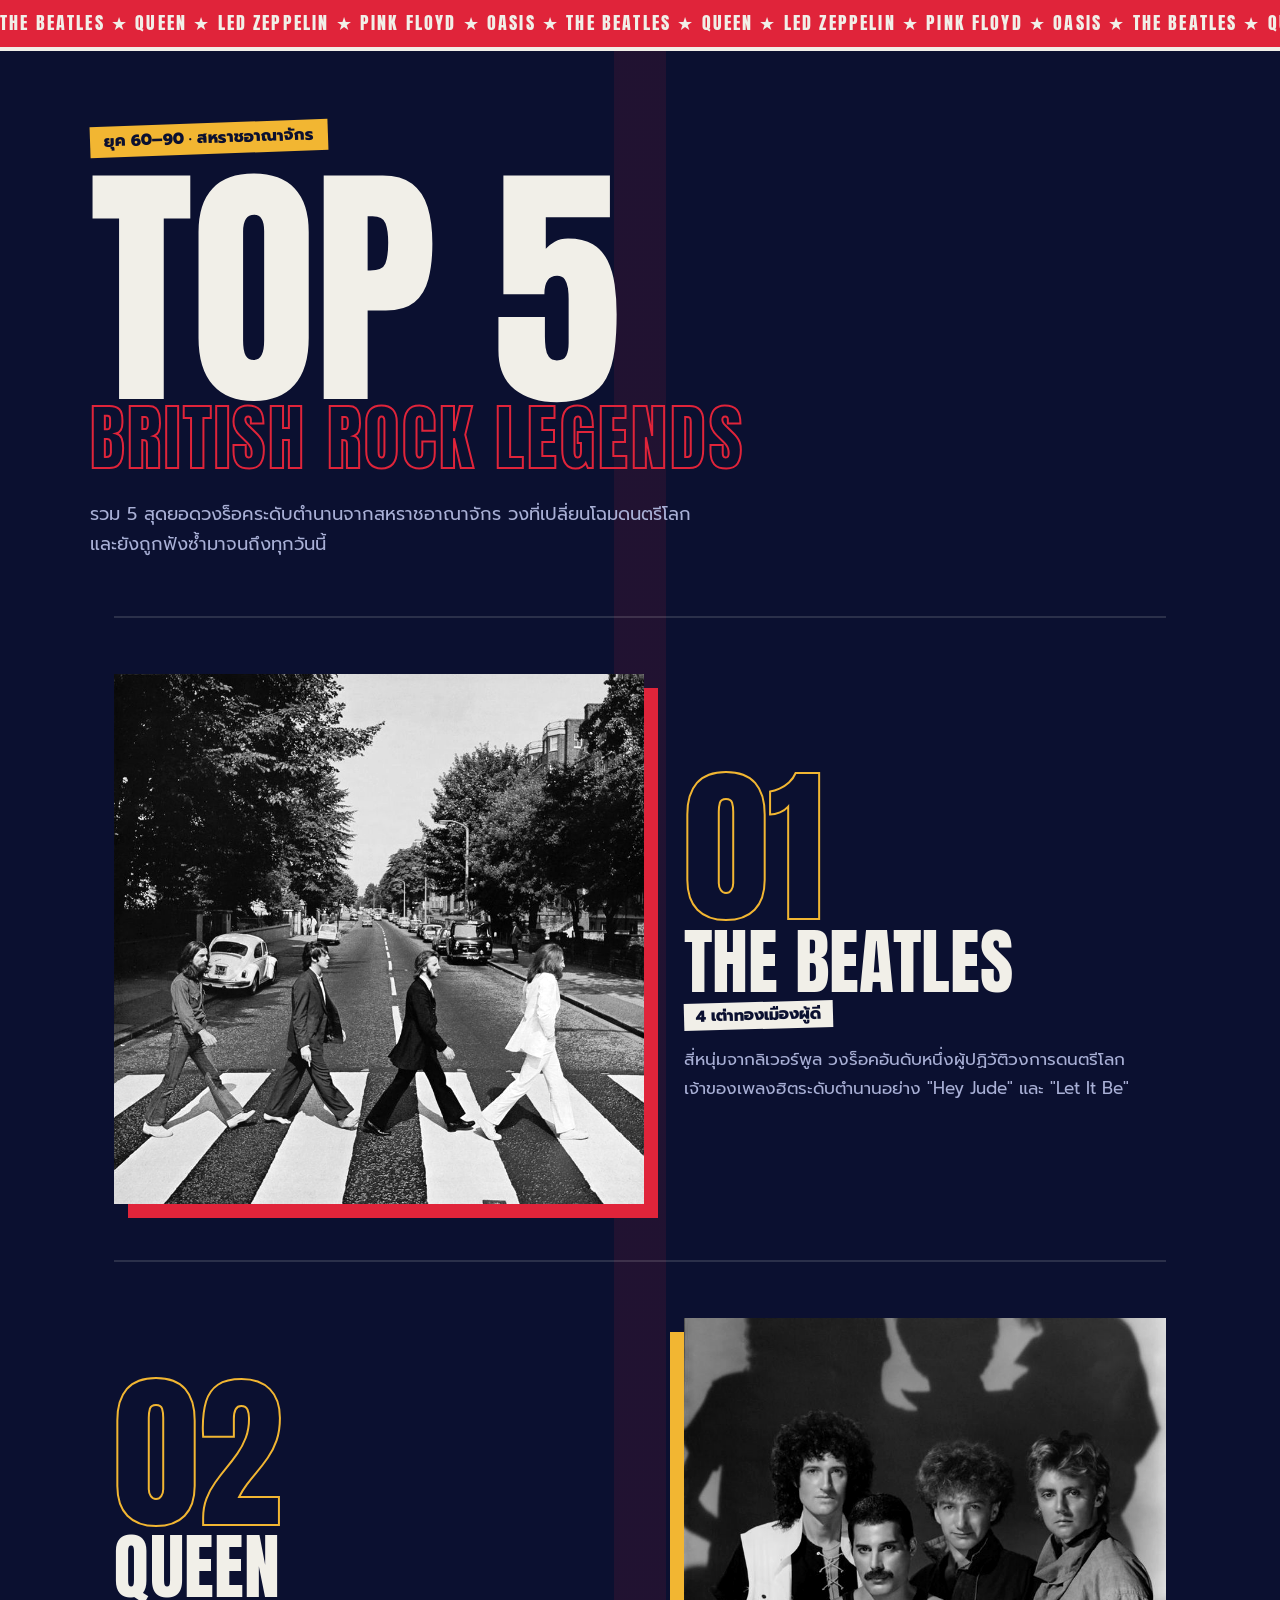
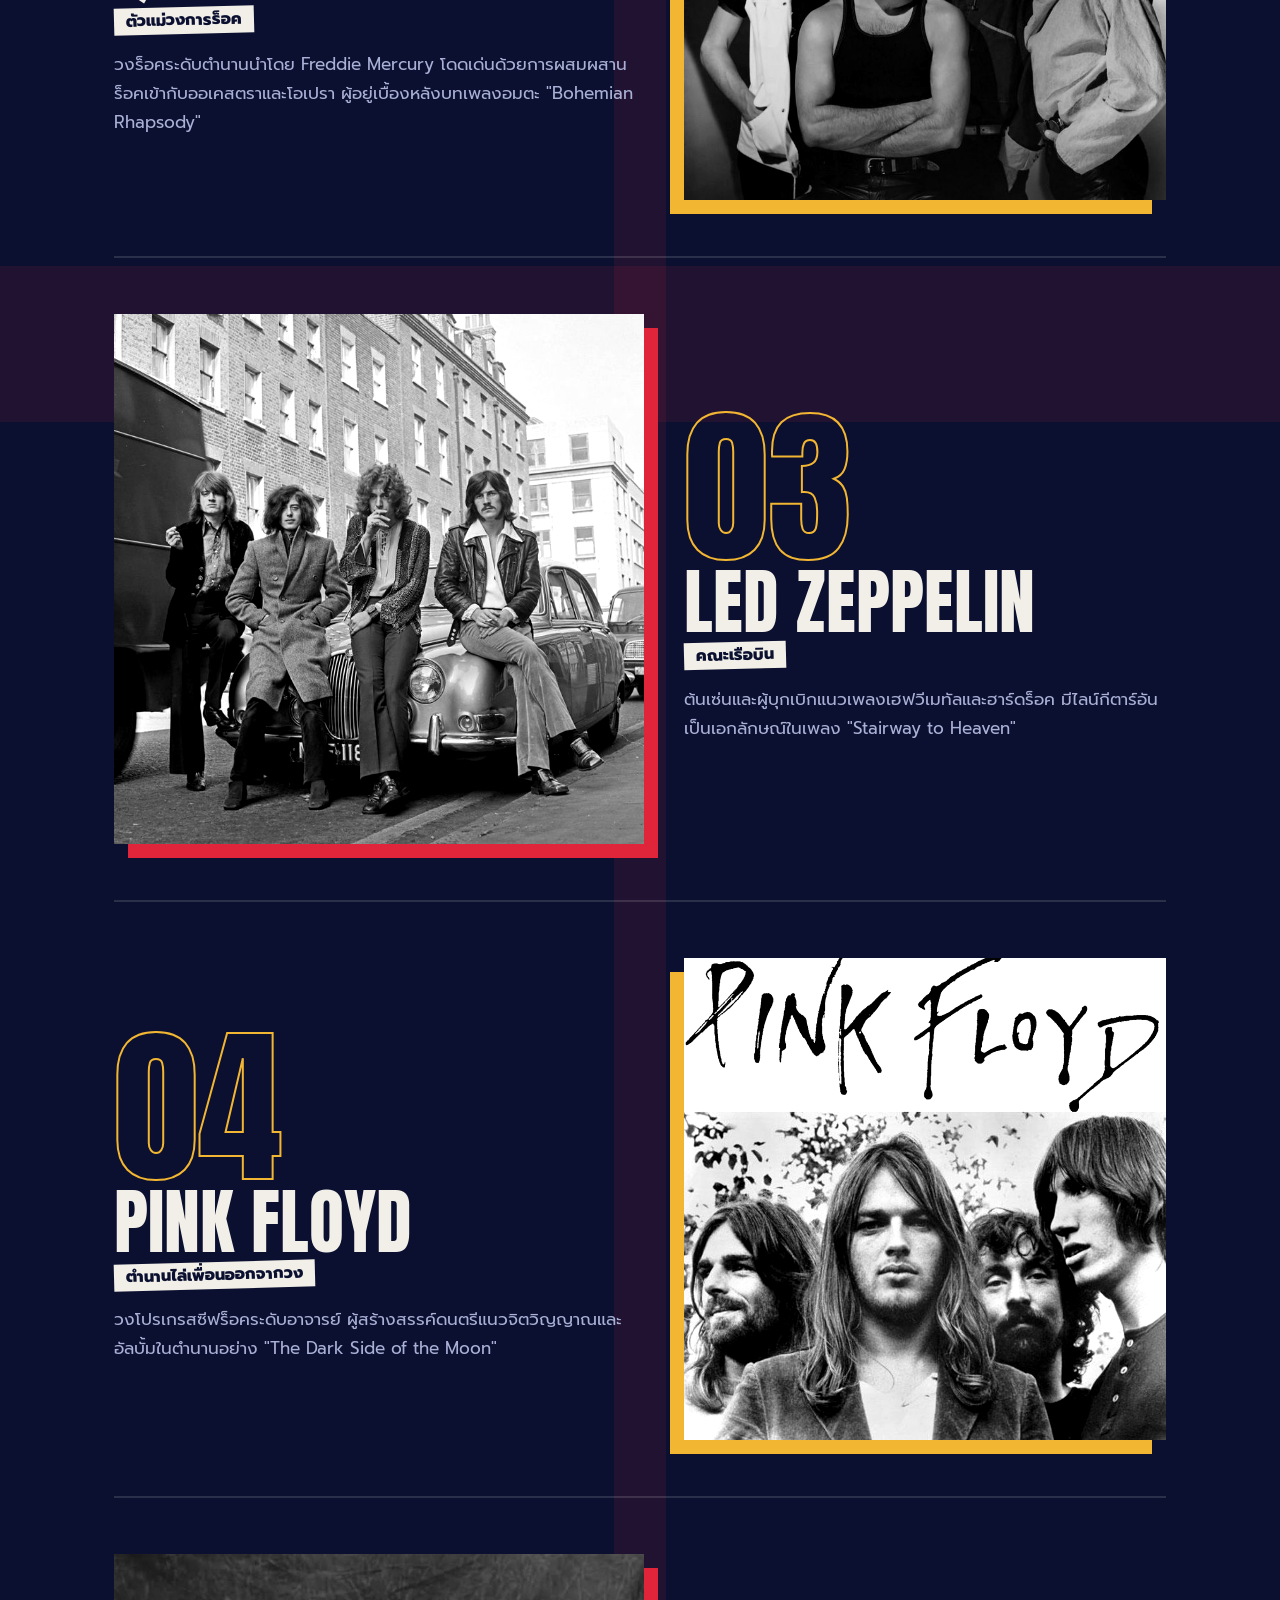
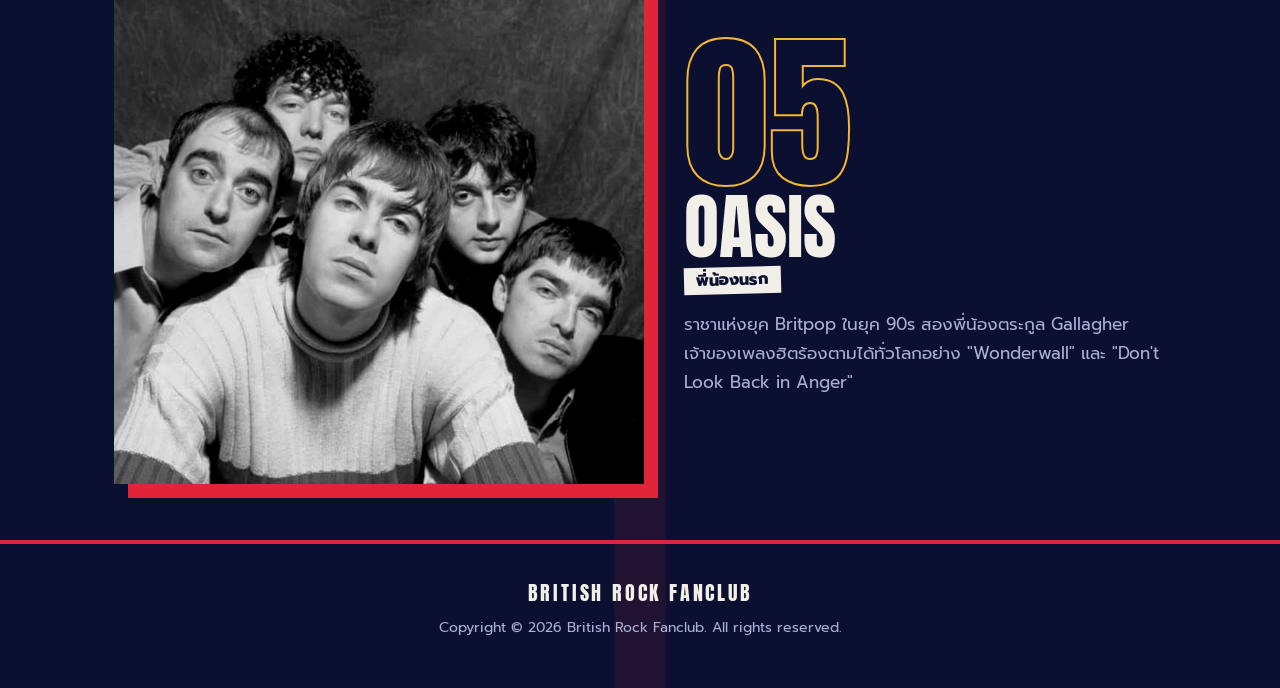
==== index.html @ 27142072 "Rename week3.html to index.html" ====
<!DOCTYPE html>
<html lang="th">
<head>
<meta charset="UTF-8">
<meta name="viewport" content="width=device-width, initial-scale=1.0">
<title>Top 5 วงร็อคอังกฤษ</title>
<link rel="preconnect" href="https://fonts.googleapis.com">
<link rel="preconnect" href="https://fonts.gstatic.com" crossorigin>
<link href="https://fonts.googleapis.com/css2?family=Anton&family=Prompt:wght@400;600;800&display=swap" rel="stylesheet">
<style>
:root{
  --navy:#0b1030; --navy2:#141b4d; --red:#e0243a; --bone:#f1efe8; --gold:#f2b632; --mute:#a9b0d6;
  --display:"Anton","Prompt",Impact,sans-serif; --body:"Prompt","Noto Sans Thai",system-ui,sans-serif;
}
*{box-sizing:border-box;margin:0}
html{scroll-behavior:smooth}
body{
  background:var(--navy); color:var(--bone); font-family:var(--body); line-height:1.7;
  background-image:
    linear-gradient(90deg,transparent 48%,rgba(224,36,58,.10) 48%,rgba(224,36,58,.10) 52%,transparent 52%),
    linear-gradient(0deg,transparent 48%,rgba(224,36,58,.10) 48%,rgba(224,36,58,.10) 52%,transparent 52%);
  background-size:100% 100%;
}
.wrap{max-width:1100px;margin:0 auto;padding:0 24px}

/* ticker */
.ticker{background:var(--red);color:var(--bone);overflow:hidden;white-space:nowrap;border-bottom:4px solid var(--bone)}
.ticker div{display:inline-block;padding:8px 0;font-family:var(--display);letter-spacing:.12em;font-size:18px;animation:tick 28s linear infinite}
@keyframes tick{to{transform:translateX(-50%)}}

/* hero */
.hero{padding:72px 0 56px}
.hero .kicker{display:inline-block;background:var(--gold);color:var(--navy);font-weight:800;padding:2px 14px;transform:rotate(-2deg);margin-bottom:18px}
.hero h1{font-family:var(--display);font-weight:400;line-height:.9;text-transform:uppercase}
.hero h1 .big{display:block;font-size:clamp(96px,22vw,260px);color:var(--bone);letter-spacing:-.01em}
.hero h1 .sub{display:block;font-size:clamp(28px,6.4vw,72px);color:transparent;-webkit-text-stroke:2px var(--red);letter-spacing:.04em}
.hero p{max-width:620px;margin-top:28px;color:var(--mute);font-size:18px}

/* band rows */
.band{display:grid;grid-template-columns:1.1fr 1fr;gap:40px;align-items:center;padding:56px 0;border-top:2px solid rgba(241,239,232,.14)}
.band:nth-of-type(even) .pic{order:2}
.pic{position:relative}
.pic::before{content:"";position:absolute;inset:14px -14px -14px 14px;background:var(--red);z-index:0;transition:transform .3s}
.band:nth-of-type(even) .pic::before{inset:14px 14px -14px -14px;background:var(--gold)}
.pic img{position:relative;z-index:1;display:block;width:100%;aspect-ratio:1/1;object-fit:cover;background:var(--navy2);
  filter:grayscale(1) contrast(1.1);transition:filter .4s,transform .3s}
.pic:hover img{filter:none;transform:translate(-6px,-6px)}
.pic:hover::before{transform:translate(6px,6px)}
.num{font-family:var(--display);font-size:clamp(90px,14vw,170px);line-height:.85;color:transparent;-webkit-text-stroke:2px var(--gold)}
.band h2{font-family:var(--display);font-weight:400;font-size:clamp(40px,6vw,72px);line-height:1;text-transform:uppercase;margin:6px 0 4px}
.nick{display:inline-block;background:var(--bone);color:var(--navy);font-weight:800;padding:0 12px;margin-bottom:16px;transform:rotate(-1.5deg)}
.band p{color:var(--mute);font-size:17px}

footer{border-top:4px solid var(--red);padding:32px 0 48px;text-align:center;color:var(--mute);font-size:14px}
footer b{color:var(--bone);font-family:var(--display);font-weight:400;letter-spacing:.14em;font-size:20px;display:block;margin-bottom:6px}

@media(max-width:760px){
  .band{grid-template-columns:1fr}
  .band:nth-of-type(even) .pic{order:0}
}
@media(prefers-reduced-motion:reduce){
  .ticker div{animation:none}
  html{scroll-behavior:auto}
  .pic img,.pic::before{transition:none}
}
</style>
</head>
<body>

<div class="ticker" aria-hidden="true">
  <div>THE BEATLES ★ QUEEN ★ LED ZEPPELIN ★ PINK FLOYD ★ OASIS ★ THE BEATLES ★ QUEEN ★ LED ZEPPELIN ★ PINK FLOYD ★ OASIS ★ THE BEATLES ★ QUEEN ★ LED ZEPPELIN ★ PINK FLOYD ★ OASIS ★ THE BEATLES ★ QUEEN ★ LED ZEPPELIN ★ PINK FLOYD ★ OASIS ★&nbsp;</div>
</div>

<header class="wrap hero">
  <span class="kicker">ยุค 60–90 · สหราชอาณาจักร</span>
  <h1><span class="big">Top 5</span><span class="sub">British Rock Legends</span></h1>
  <p>รวม 5 สุดยอดวงร็อคระดับตำนานจากสหราชอาณาจักร วงที่เปลี่ยนโฉมดนตรีโลก และยังถูกฟังซ้ำมาจนถึงทุกวันนี้</p>
</header>

<main class="wrap">

  <section class="band">
    <div class="pic"><img src="[data-uri]" style="object-position:50% 50%" alt="วง The Beatles" loading="lazy"></div>
    <div>
      <div class="num">01</div>
      <h2>The Beatles</h2>
      <span class="nick">4 เต่าทองเมืองผู้ดี</span>
      <p>สี่หนุ่มจากลิเวอร์พูล วงร็อคอันดับหนึ่งผู้ปฏิวัติวงการดนตรีโลก เจ้าของเพลงฮิตระดับตำนานอย่าง "Hey Jude" และ "Let It Be"</p>
    </div>
  </section>

  <section class="band">
    <div class="pic"><img src="[data-uri]" style="object-position:50% 62%" alt="วง Queen" loading="lazy"></div>
    <div>
      <div class="num">02</div>
      <h2>Queen</h2>
      <span class="nick">ตัวแม่วงการร็อค</span>
      <p>วงร็อคระดับตำนานนำโดย Freddie Mercury โดดเด่นด้วยการผสมผสานร็อคเข้ากับออเคสตราและโอเปรา ผู้อยู่เบื้องหลังบทเพลงอมตะ "Bohemian Rhapsody"</p>
    </div>
  </section>

  <section class="band">
    <div class="pic"><img src="[data-uri]" style="object-position:50% 70%" alt="วง Led Zeppelin" loading="lazy"></div>
    <div>
      <div class="num">03</div>
      <h2>Led Zeppelin</h2>
      <span class="nick">คณะเรือบิน</span>
      <p>ต้นเซ่นและผู้บุกเบิกแนวเพลงเฮฟวีเมทัลและฮาร์ดร็อค มีไลน์กีตาร์อันเป็นเอกลักษณ์ในเพลง "Stairway to Heaven"</p>
    </div>
  </section>

  <section class="band">
    <div class="pic"><img src="[data-uri]" style="object-position:50% 50%" alt="วง Pink Floyd" loading="lazy"></div>
    <div>
      <div class="num">04</div>
      <h2>Pink Floyd</h2>
      <span class="nick">ตำนานไล่เพื่อนออกจากวง</span>
      <p>วงโปรเกรสซีฟร็อคระดับอาจารย์ ผู้สร้างสรรค์ดนตรีแนวจิตวิญญาณและอัลบั้มในตำนานอย่าง "The Dark Side of the Moon"</p>
    </div>
  </section>

  <section class="band">
    <div class="pic"><img src="[data-uri]" style="object-position:50% 50%" alt="วง Oasis" loading="lazy"></div>
    <div>
      <div class="num">05</div>
      <h2>Oasis</h2>
      <span class="nick">พี่น้องนรก</span>
      <p>ราชาแห่งยุค Britpop ในยุค 90s สองพี่น้องตระกูล Gallagher เจ้าของเพลงฮิตร้องตามได้ทั่วโลกอย่าง "Wonderwall" และ "Don't Look Back in Anger"</p>
    </div>
  </section>

</main>

<footer>
  <b>BRITISH ROCK FANCLUB</b>
  Copyright © 2026 British Rock Fanclub. All rights reserved.
</footer>

</body>
</html>
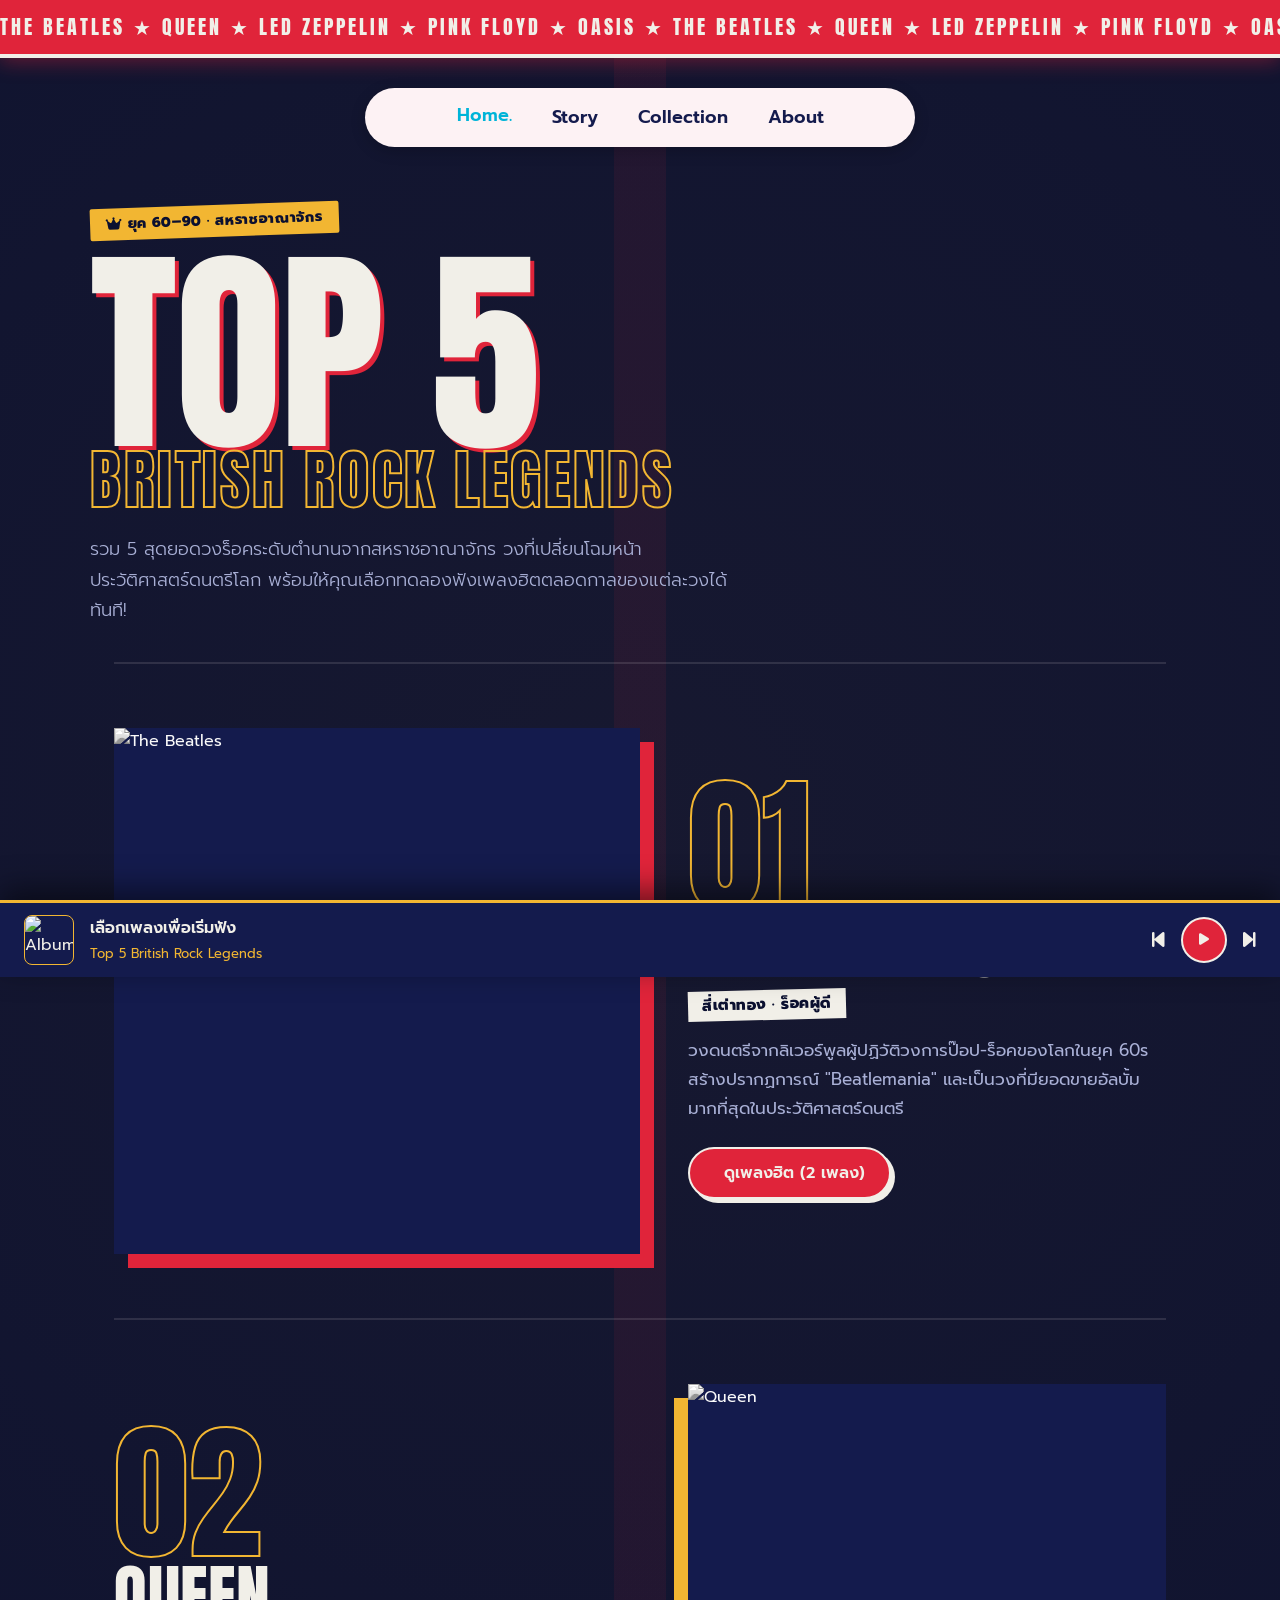
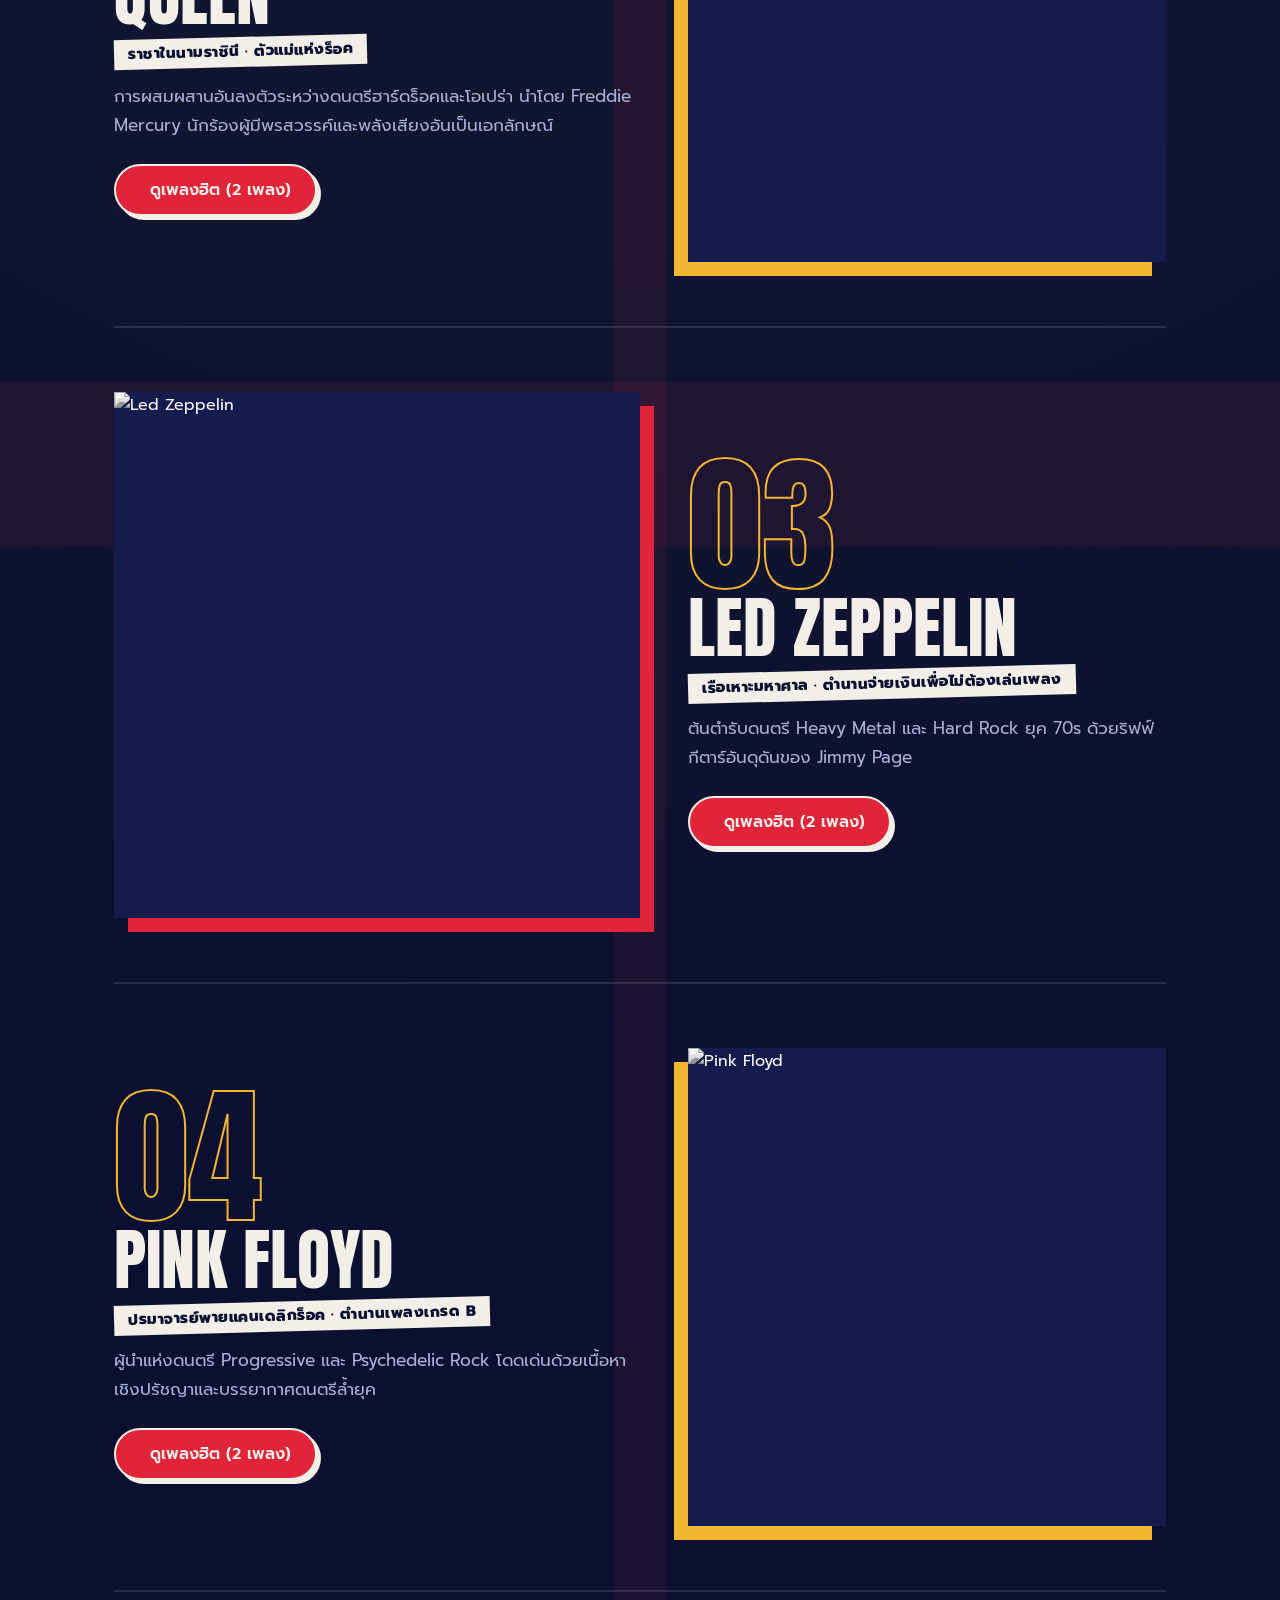
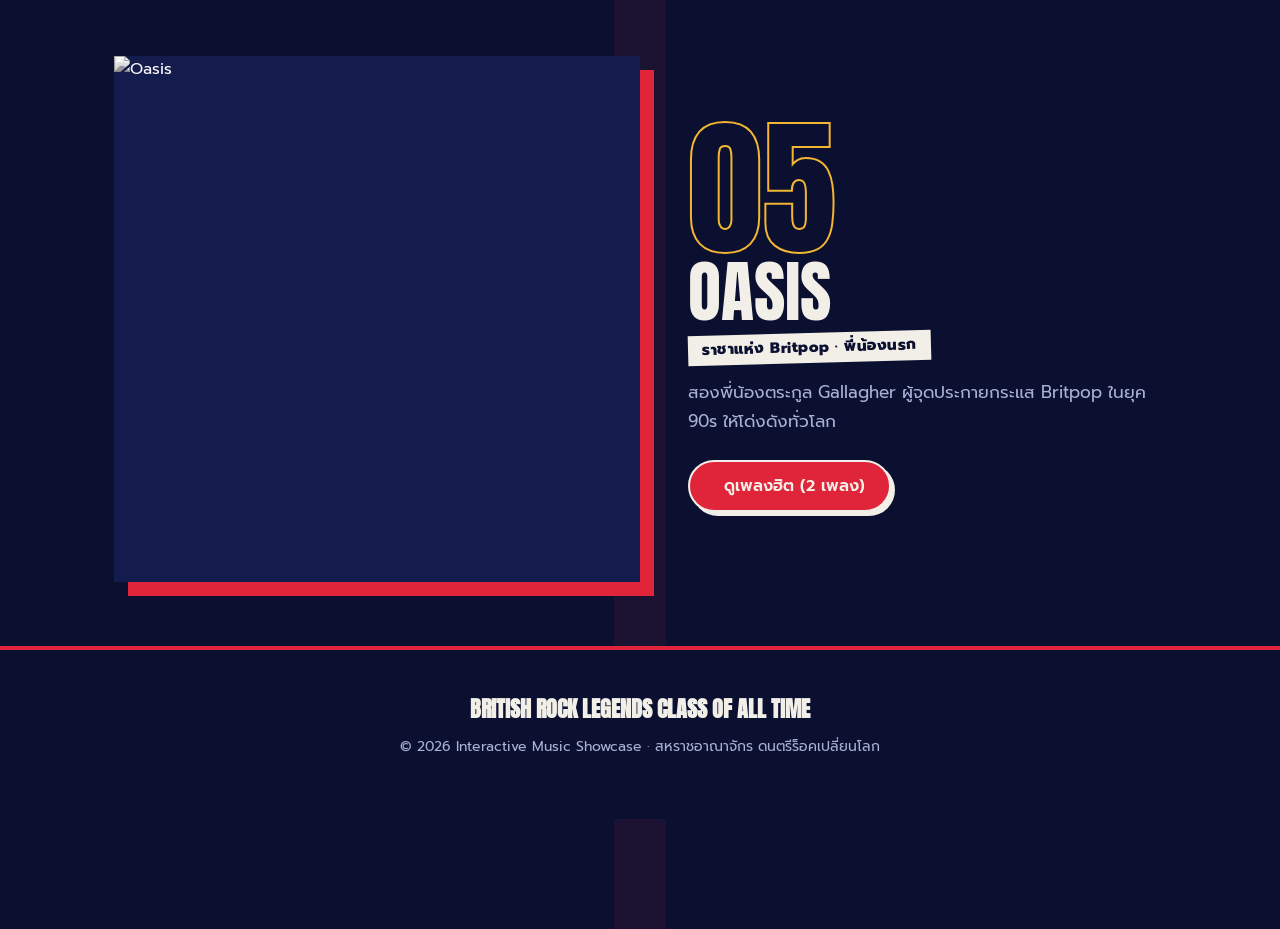
==== commit e8fbd5df: "Add files via upload" ====
--- a/index.html
+++ b/index.html
@@ -1,140 +1,746 @@
-<!DOCTYPE html>
-<html lang="th">
-<head>
-<meta charset="UTF-8">
-<meta name="viewport" content="width=device-width, initial-scale=1.0">
-<title>Top 5 วงร็อคอังกฤษ</title>
-<link rel="preconnect" href="https://fonts.googleapis.com">
-<link rel="preconnect" href="https://fonts.gstatic.com" crossorigin>
-<link href="https://fonts.googleapis.com/css2?family=Anton&family=Prompt:wght@400;600;800&display=swap" rel="stylesheet">
-<style>
-:root{
-  --navy:#0b1030; --navy2:#141b4d; --red:#e0243a; --bone:#f1efe8; --gold:#f2b632; --mute:#a9b0d6;
-  --display:"Anton","Prompt",Impact,sans-serif; --body:"Prompt","Noto Sans Thai",system-ui,sans-serif;
-}
-*{box-sizing:border-box;margin:0}
-html{scroll-behavior:smooth}
-body{
-  background:var(--navy); color:var(--bone); font-family:var(--body); line-height:1.7;
-  background-image:
-    linear-gradient(90deg,transparent 48%,rgba(224,36,58,.10) 48%,rgba(224,36,58,.10) 52%,transparent 52%),
-    linear-gradient(0deg,transparent 48%,rgba(224,36,58,.10) 48%,rgba(224,36,58,.10) 52%,transparent 52%);
-  background-size:100% 100%;
-}
-.wrap{max-width:1100px;margin:0 auto;padding:0 24px}
-
-/* ticker */
-.ticker{background:var(--red);color:var(--bone);overflow:hidden;white-space:nowrap;border-bottom:4px solid var(--bone)}
-.ticker div{display:inline-block;padding:8px 0;font-family:var(--display);letter-spacing:.12em;font-size:18px;animation:tick 28s linear infinite}
-@keyframes tick{to{transform:translateX(-50%)}}
-
-/* hero */
-.hero{padding:72px 0 56px}
-.hero .kicker{display:inline-block;background:var(--gold);color:var(--navy);font-weight:800;padding:2px 14px;transform:rotate(-2deg);margin-bottom:18px}
-.hero h1{font-family:var(--display);font-weight:400;line-height:.9;text-transform:uppercase}
-.hero h1 .big{display:block;font-size:clamp(96px,22vw,260px);color:var(--bone);letter-spacing:-.01em}
-.hero h1 .sub{display:block;font-size:clamp(28px,6.4vw,72px);color:transparent;-webkit-text-stroke:2px var(--red);letter-spacing:.04em}
-.hero p{max-width:620px;margin-top:28px;color:var(--mute);font-size:18px}
-
-/* band rows */
-.band{display:grid;grid-template-columns:1.1fr 1fr;gap:40px;align-items:center;padding:56px 0;border-top:2px solid rgba(241,239,232,.14)}
-.band:nth-of-type(even) .pic{order:2}
-.pic{position:relative}
-.pic::before{content:"";position:absolute;inset:14px -14px -14px 14px;background:var(--red);z-index:0;transition:transform .3s}
-.band:nth-of-type(even) .pic::before{inset:14px 14px -14px -14px;background:var(--gold)}
-.pic img{position:relative;z-index:1;display:block;width:100%;aspect-ratio:1/1;object-fit:cover;background:var(--navy2);
-  filter:grayscale(1) contrast(1.1);transition:filter .4s,transform .3s}
-.pic:hover img{filter:none;transform:translate(-6px,-6px)}
-.pic:hover::before{transform:translate(6px,6px)}
-.num{font-family:var(--display);font-size:clamp(90px,14vw,170px);line-height:.85;color:transparent;-webkit-text-stroke:2px var(--gold)}
-.band h2{font-family:var(--display);font-weight:400;font-size:clamp(40px,6vw,72px);line-height:1;text-transform:uppercase;margin:6px 0 4px}
-.nick{display:inline-block;background:var(--bone);color:var(--navy);font-weight:800;padding:0 12px;margin-bottom:16px;transform:rotate(-1.5deg)}
-.band p{color:var(--mute);font-size:17px}
-
-footer{border-top:4px solid var(--red);padding:32px 0 48px;text-align:center;color:var(--mute);font-size:14px}
-footer b{color:var(--bone);font-family:var(--display);font-weight:400;letter-spacing:.14em;font-size:20px;display:block;margin-bottom:6px}
-
-@media(max-width:760px){
-  .band{grid-template-columns:1fr}
-  .band:nth-of-type(even) .pic{order:0}
-}
-@media(prefers-reduced-motion:reduce){
-  .ticker div{animation:none}
-  html{scroll-behavior:auto}
-  .pic img,.pic::before{transition:none}
-}
-</style>
-</head>
-<body>
-
-<div class="ticker" aria-hidden="true">
-  <div>THE BEATLES ★ QUEEN ★ LED ZEPPELIN ★ PINK FLOYD ★ OASIS ★ THE BEATLES ★ QUEEN ★ LED ZEPPELIN ★ PINK FLOYD ★ OASIS ★ THE BEATLES ★ QUEEN ★ LED ZEPPELIN ★ PINK FLOYD ★ OASIS ★ THE BEATLES ★ QUEEN ★ LED ZEPPELIN ★ PINK FLOYD ★ OASIS ★&nbsp;</div>
-</div>
-
-<header class="wrap hero">
-  <span class="kicker">ยุค 60–90 · สหราชอาณาจักร</span>
-  <h1><span class="big">Top 5</span><span class="sub">British Rock Legends</span></h1>
-  <p>รวม 5 สุดยอดวงร็อคระดับตำนานจากสหราชอาณาจักร วงที่เปลี่ยนโฉมดนตรีโลก และยังถูกฟังซ้ำมาจนถึงทุกวันนี้</p>
-</header>
-
-<main class="wrap">
-
-  <section class="band">
-    <div class="pic"><img src="[data-uri]" style="object-position:50% 50%" alt="วง The Beatles" loading="lazy"></div>
-    <div>
-      <div class="num">01</div>
-      <h2>The Beatles</h2>
-      <span class="nick">4 เต่าทองเมืองผู้ดี</span>
-      <p>สี่หนุ่มจากลิเวอร์พูล วงร็อคอันดับหนึ่งผู้ปฏิวัติวงการดนตรีโลก เจ้าของเพลงฮิตระดับตำนานอย่าง "Hey Jude" และ "Let It Be"</p>
-    </div>
-  </section>
-
-  <section class="band">
-    <div class="pic"><img src="[data-uri]